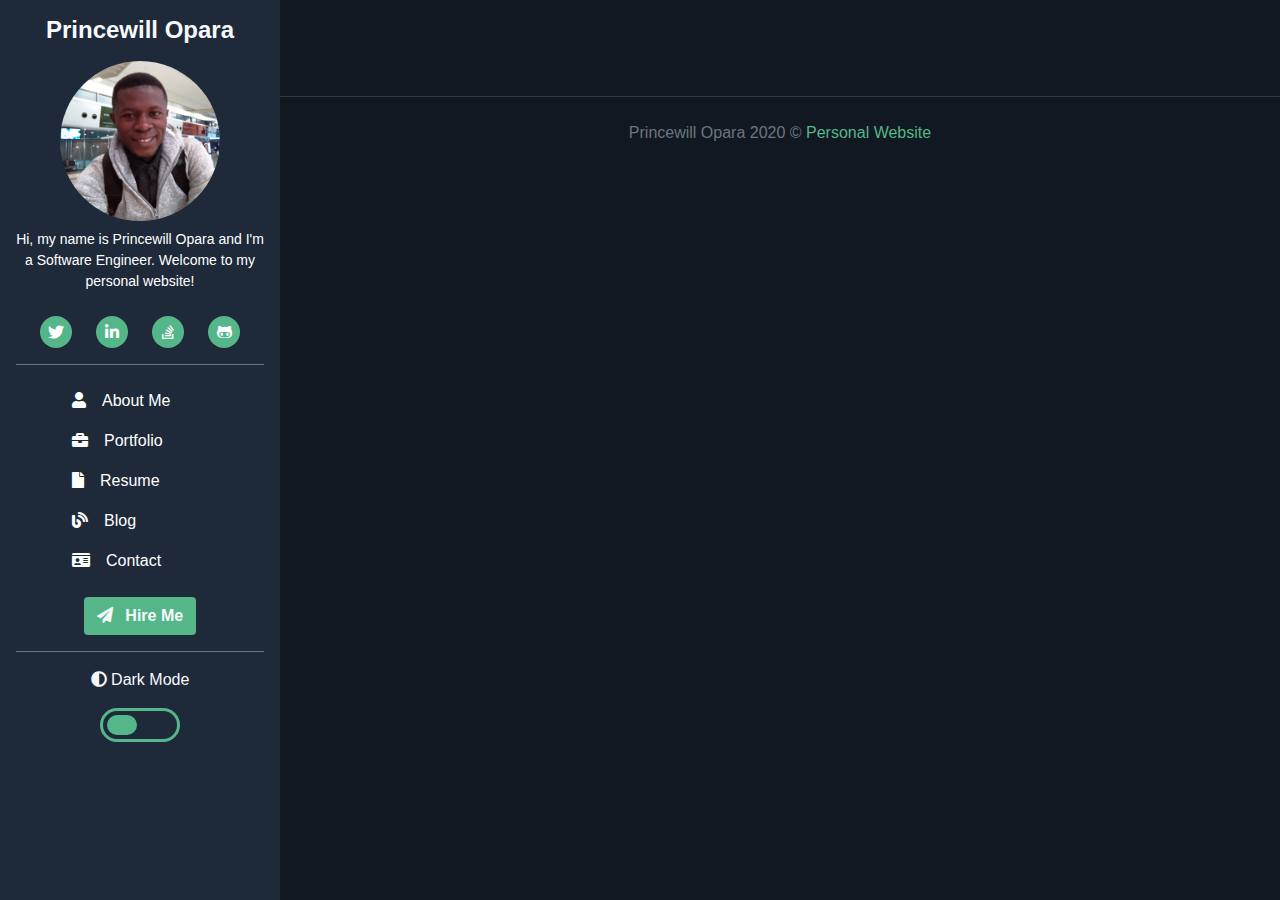
==== blog.html @ 2ef092de "more pages added" ====
<!DOCTYPE html>
<html lang="en">
<head>
  <meta charset="UTF-8">
  <meta name="viewport" content="width=device-width, initial-scale=1.0">
  <title>Princewill | Blog</title>
  <!-- Bootstrap Styles -->
  <link rel="stylesheet" href="styles/bootstrap-css/bootstrap.css">
  <!-- FontAwesome Assets -->
  <link rel="stylesheet" href="assets/css/all.css">
  <!-- My custom stylesheet -->
  <link rel="stylesheet" href="styles/main.css">
  <link rel="stylesheet" href="styles/portfolio.css">
</head>
<body class="dark-mode-body">
  <header class="dark-mode-side py-3 px-3 scroller">
    <div class="head">
      <div class="d-block d-lg-none position-absolute col-md-2">
        <button class="nav-toggle menu-btn border border-light"><i class="fas fa-bars"></i></button>
      </div>      
      <div>
        <h4 class="text-center font-weight-bold">
          <a class="text-light" href="index.html">Princewill Opara</a>
        </h4>
      </div>      
    </div>
    <div class="header-wrapper d-none d-lg-block">
      <div class="image-wrapper d-flex justify-content-center">
        <div class="image my-2">
          <img src="images/profile1.jpg" alt="Profile Image">
        </div>
      </div>    
      <div class="info">
        <p class="text-center bio-para">Hi, my name is Princewill Opara and I'm a Software Engineer. Welcome to my personal website!</p>
      </div>
      <div class="icons dark px-4 mt-4 d-flex justify-content-between">
        <a class="twitter rounded-circle" href=""><i class="fab fa-twitter"></i></a>
        <a class="linkedin rounded-circle" href=""><i class="fab fa-linkedin-in"></i></a>
        <a class="facebook rounded-circle" href=""><i class="fab fa-stack-overflow"></i></a>
        <a class="github rounded-circle" href=""><i class="fab fa-github-alt"></i></a>
      </div>
      <hr class="border-secondary"/>
      <div class="side-nav">
        <ul>
          <li><a class="nav-link" href="index.html"><i class="fas fa-user mr-3"></i>About Me</a></li>
          <li><a class="nav-link" href="portfolio.html"><i class="fas fa-briefcase mr-3"></i>Portfolio</a></li>
          <li><a class="nav-link" href="resume.html"><i class="fas fa-file mr-3"></i>Resume</a></li>
          <li><a class="nav-link" href="blog.html"><i class="fas fa-blog mr-3"></i>Blog</a></li>
          <li><a class="nav-link" href="contact.html"><i class="fas fa-id-card mr-3"></i>Contact</a></li>
        </ul>
      </div>
      <div class="hire-btn d-flex justify-content-center">
        <button class="btn text-light">
          <i class="fas fa-paper-plane mr-2"></i> Hire Me
        </button>
      </div>
      <hr class="border-secondary"/>
      <div class="dark-mode-wrapper">
        <p class="text-light text-center"><i class="fas fa-adjust"></i> Dark Mode</p>
        <div class="mode-btn d-flex justify-content-center mb-5">
          <div class="dark-mode-btn d-flex justify-content-start">
            <div class="m-1 dark-mode-toggle"></div>
          </div>
        </div>
      </div>
    </div>    
  </header>
  <div class="main-wrapper">
    <section class="p-3 p-lg-5 border-bottom border-dark">
      <div class="container">
        <div class="col-12">
          
        </div>
      </div>
    </section>
    <footer>
      <p class="text-center mt-4 text-secondary">Princewill Opara 2020 &copy <span class="footer-span">Personal Website</span></p>
    </footer>
  </div>  
  <script src="js/third-party-cdn.js"></script>
  <script src="js/main.js"></script>
</body>
</html>
---- styles/main.css ----
*, ::before, ::after {
  box-sizing: border-box;
}
.menu-btn {
  font-size: 1.5rem;
  background: none;
  color: white;
}
.normal-mode-body {
  background: white;
  color: rgb(41, 40, 40);
}
.normal-mode-side {
  background: #54B689;
  color: white;
}
.dark-mode-body {
  background: #111821;
  color: white;
}
.dark-mode-side {
  background: #1e2a3a;
  color: white;
}
header {
  position: fixed;
  width: 280px;
  height: 100%;
  overflow-y: auto;
  scrollbar-width: thin;
  z-index: 999;
}
.about-header {
  font-size: 3rem;
}
.main-wrapper {
  margin-left: 280px;
  margin-right: 0;
  overflow-x: hidden;
}

.image {
  width: 160px;
  height: 160px;
  border-radius: 50%;
  overflow: hidden;
}
.image img {
  width: 100%;
}
.bio-para {
  font-size: 0.875rem;
}
.side-nav ul {
  list-style-type: none;
}
.icons a {
  width: 32px;
  height: 32px;
  text-align: center;
  padding-top: 5px;
}
.icons.dark a {
  background: #54B689;
  color: #fff;  
}
.icons.normal a {
  background: #fff;
  color: #54B689;
}
.side-nav a {
  color: #fff;
}
.side-nav a:hover {
  color: #54B689;
}
.hire-btn button {
  background: #54B689;
}
.dark-mode-btn {
  width: 80px;
  border: 3px solid #54B689;
  border-radius: 20px;
  cursor: pointer;
}
.dark-mode-btn > div {
  width: 30px;
  height: 20px;
  border: 1px solid transparent;
  border-radius: 20px;
  background: #54B689;
  color: #54B689;
  cursor: pointer;
  transition: all 0.2s ease-in-out;
}
.about-desc,
.work-expi,
 .about-sub-header,
 .skill-desc,
 .project-desc,
 .blog-desc {
  color: rgba(255, 255, 255, 0.7);
}
.about-desc, .work-expi {
  line-height: 1.5;
}
.about-desc a,
.work-expi a,
.blog-link a.card-link {
  color: #54B689;
}
.portfolio-btn,
.blog-btn,
.blog-btn:hover,
.portfolio-btn:hover,
.resume-btn, .resume-btn:hover {
  color: #fff;
  font-weight: 600;
}
.portfolio-btn, .blog-btn {
  background: #54B689;
}
.resume-btn {
  background: #1e2a3a;
}
.resume-btn:hover {
  background: #1e2a3ace;
}
.portfolio-btn:hover,
.blog-btn:hover {
  background: #54b688ce;
}
.about-image {
  max-height: 320px;
  overflow: hidden;
}
.about-image img {
  -webkit-filter: grayscale(100%); /* Safari 6.0 - 9.0 */
  filter: grayscale(100%);
  max-width: 400px;
}
.skill-icon {
  font-size: 2rem;
}
.work-header {
  border-left: 5px solid #54B689;
}
.testi-img img {
  max-width: 60px;
  border-radius: 50%;
  margin-right: 20px;
}
.testimonial-desc > div > div {
  position: relative;
  padding: 1.5rem;
  padding-left: 3rem;
  background: #1e2a3a;
}
.testimonial-desc > div > div::after {
  content: "";
  position: absolute;
  top: 0;
  left: 0;
  width: 0;
  height: 0;
  border: 20px solid;
  border-color: #54B689 transparent transparent #54B689;
}
.testi-text p {
  font-size: 16px;
}
.testi-name p {
  font-size: 0.8125rem;
}
.quote-icon {
 top: 0;
 left: 0;
 z-index: 22;
 font-size: 12px;
 padding: 2px 4px;
}
.project-card, .blog-post {
  background: #1e2a3a;
  height: 100%;
}
.project-header, .card-tittle {
  font-size: 1.125rem;
}
.project-img-holder {
  max-height: 200px;
  overflow: hidden;
}
.project-card {
  height: 100%;
}
.project-img-holder img {
  vertical-align: middle;
  width: 100%;
}
.project-desc, .blog-desc {
  font-size: 0.875rem;
}
.footer-span {
  color: #54B689;
}

@media screen and (min-width: 992px) {
  .about-image img {
    max-width: 250px;
  }
}

@media screen and (min-width: 1200px) {
  .about-image img {
    max-width: 400px;
  }
}

@media screen and (max-width: 990px) {
  .main-wrapper {
    margin-left: 0;
  }
  header {
    position: relative;
    overflow-x: hidden;
    width: 100%;
    height: auto;
  }
}

@media screen and (max-width: 486px) {
  .about-image img {
    max-width: 100%;
  }
  .about-header {
    font-size: 2rem;
  }
  .projects-wrapper {
    margin-left: 0 !important;
    margin-right: 0 !important;
  }
  .feature-project {
    padding: 0 !important;
    margin: 0 !important;
  }
}
---- styles/portfolio.css ----
.portfolio-intro {
  max-width: 820px;
  margin: 0 auto;
}
.portfolio-intro p {
  color: rgba(255,255,255,0.7);
}
.portfolio-intro h2 {
  font-size: 2rem;
  font-weight: bold;
}
.hire-btn button {
  background: #54B689;
  font-weight: 600;
}
.hire-btn button:hover{
  background: #54b688ce;
}
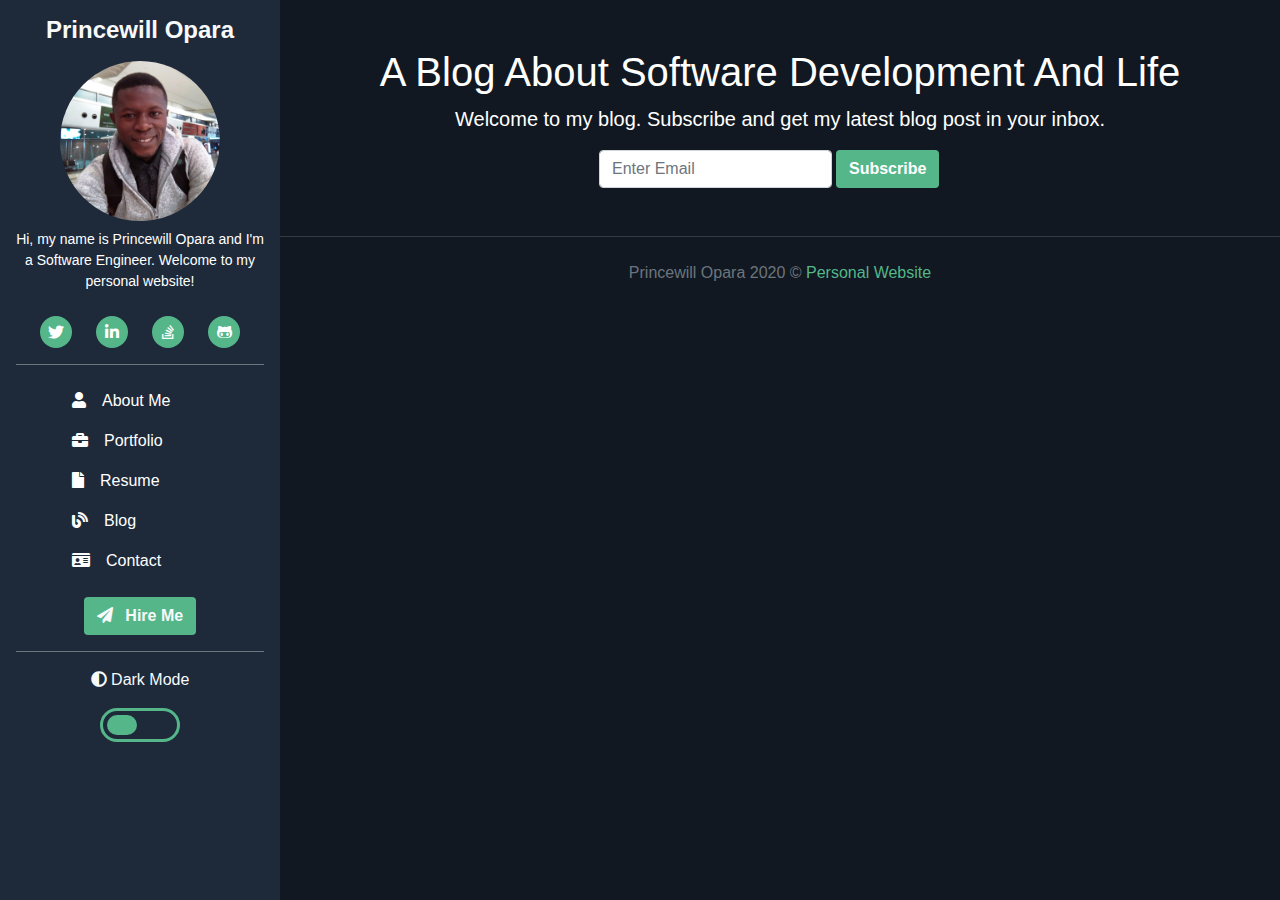
==== commit cb610abc: "ok" ====
--- a/blog.html
+++ b/blog.html
@@ -68,8 +68,17 @@
   <div class="main-wrapper">
     <section class="p-3 p-lg-5 border-bottom border-dark">
       <div class="container">
-        <div class="col-12">
-          
+        <h1 class="text-center">A Blog About Software Development And Life</h1>
+        <p class="lead text-center">Welcome to my blog. Subscribe and get my latest blog post in your inbox.</p>
+        <div class="col-12 d-flex justify-content-center">
+          <div class="sub-form col-12 col-md-6">
+            <form class="form-inline" action="#">
+              <div class="form-group col-12">
+                <input class="form-control mr-1" type="text" placeholder="Enter Email">
+                <button class="btn sub-btn" type="submit">Subscribe</button>
+              </div>
+            </form>
+          </div>
         </div>
       </div>
     </section>
--- a/styles/main.css
+++ b/styles/main.css
@@ -117,7 +117,16 @@
   color: #fff;
   font-weight: 600;
 }
-.portfolio-btn, .blog-btn {
+.green-btn, .sub-btn {
+  color: #fff;
+  background: #54B689;
+  font-weight: 600;
+}
+.green-btn:hover {
+  background: #54b688ce;
+  color: #fff;
+}
+.portfolio-btn, .blog-btn{
   background: #54B689;
 }
 .resume-btn {
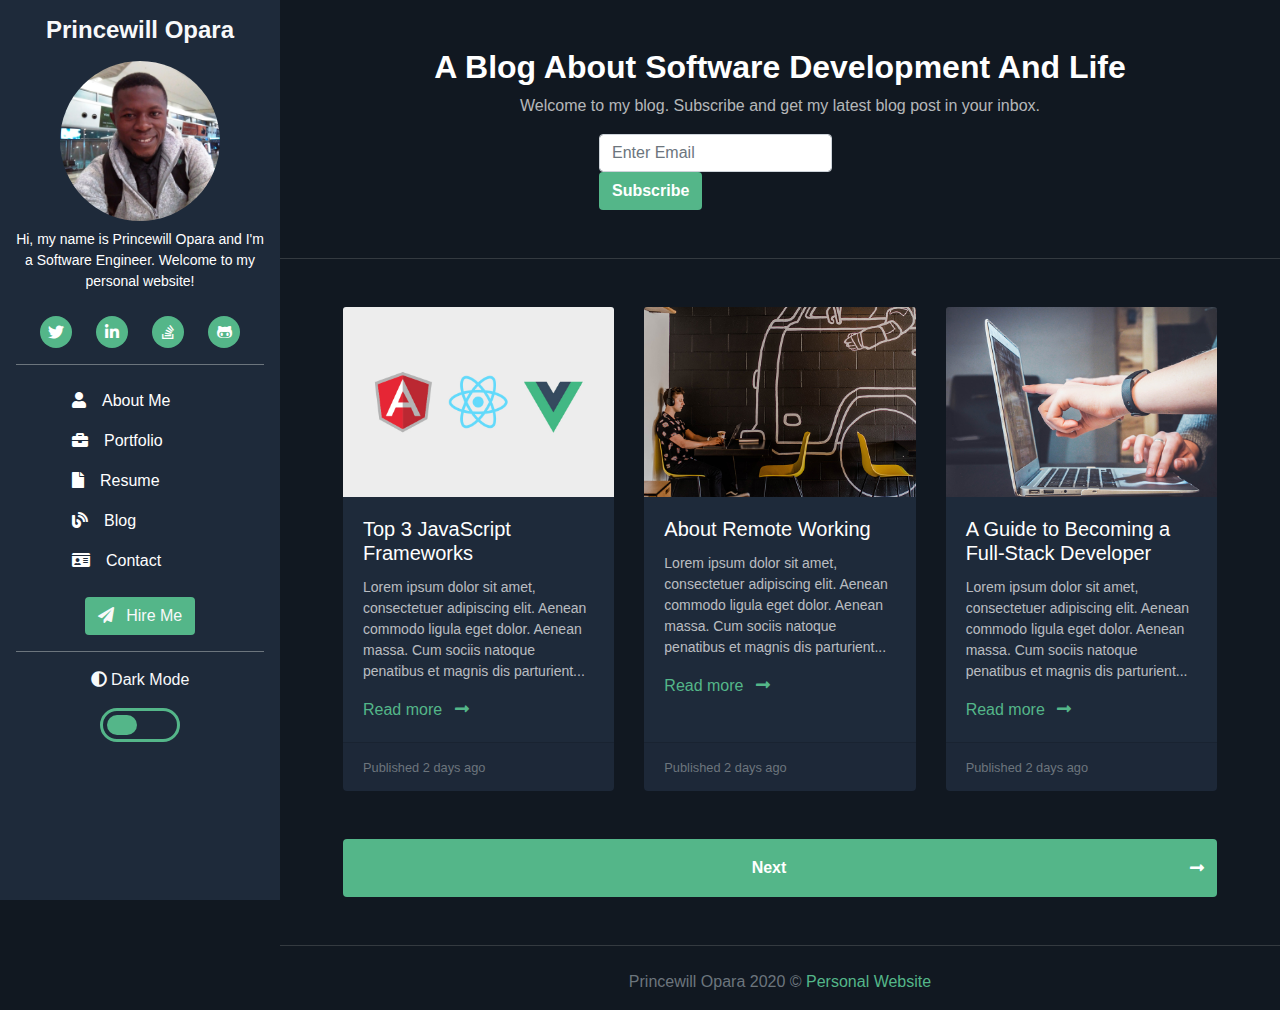
==== commit 9d199137: "blog in progress" ====
--- a/blog.html
+++ b/blog.html
@@ -10,7 +10,7 @@
   <link rel="stylesheet" href="assets/css/all.css">
   <!-- My custom stylesheet -->
   <link rel="stylesheet" href="styles/main.css">
-  <link rel="stylesheet" href="styles/portfolio.css">
+  <link rel="stylesheet" href="styles/blog.css">
 </head>
 <body class="dark-mode-body">
   <header class="dark-mode-side py-3 px-3 scroller">
@@ -68,11 +68,11 @@
   <div class="main-wrapper">
     <section class="p-3 p-lg-5 border-bottom border-dark">
       <div class="container">
-        <h1 class="text-center">A Blog About Software Development And Life</h1>
-        <p class="lead text-center">Welcome to my blog. Subscribe and get my latest blog post in your inbox.</p>
+        <h2 class="text-center font-weight-bold">A Blog About Software Development And Life</h2>
+        <p class="text-center blog-intro">Welcome to my blog. Subscribe and get my latest blog post in your inbox.</p>
         <div class="col-12 d-flex justify-content-center">
           <div class="sub-form col-12 col-md-6">
-            <form class="form-inline" action="#">
+            <form class="form-inline justify-content-center" action="#">
               <div class="form-group col-12">
                 <input class="form-control mr-1" type="text" placeholder="Enter Email">
                 <button class="btn sub-btn" type="submit">Subscribe</button>
@@ -80,6 +80,69 @@
             </form>
           </div>
         </div>
+      </div>
+    </section>
+    <section class="p-3 p-lg-5 border-bottom border-dark">      
+      <div class="container">        
+        <div class="row">
+          <div class="each-blog-post col-12 col-md-4 mb-5">
+            <div class="card border-0 blog-post">
+              <div class="card-img-holder">
+                <img class="card-img-top" src="images/blog-post-thumb-card-1.jpg" alt="blog bannar">
+              </div>
+              <div class="card-body blog-link">
+                <h5 class="card-title">Top 3 JavaScript Frameworks</h5>
+                <p class="card-text blog-desc">
+                  Lorem ipsum dolor sit amet, consectetuer adipiscing elit. Aenean commodo ligula eget dolor.
+                  Aenean massa. Cum sociis natoque penatibus et magnis dis parturient...
+                </p>
+                <a href="" class="card-link">Read more <i class="fas fa-long-arrow-alt-right ml-2"></i></a>              
+              </div>
+              <div class="card-footer">
+                <small class="text-muted">Published 2 days ago</small>
+              </div>
+            </div>
+          </div>
+          <div class="each-blog-post col-12 col-md-4 mb-5">
+            <div class="card border-0 blog-post">
+              <div class="card-img-holder">
+                <img class="card-img-top" src="images/blog-post-thumb-card-2.jpg" alt="blog bannar">
+              </div>
+              <div class="card-body blog-link">
+                <h5 class="card-title">About Remote Working</h5>
+                <p class="card-text blog-desc">
+                  Lorem ipsum dolor sit amet, consectetuer adipiscing elit. Aenean commodo ligula eget dolor.
+                  Aenean massa. Cum sociis natoque penatibus et magnis dis parturient...
+                </p>
+                <a href="" class="card-link">Read more <i class="fas fa-long-arrow-alt-right ml-2"></i></a>              
+              </div>
+              <div class="card-footer">
+                <small class="text-muted">Published 2 days ago</small>
+              </div>
+            </div>
+          </div>
+          <div class="each-blog-post col-12 col-md-4 mb-5">
+            <div class="card border-0 blog-post">
+              <div class="card-img-holder">
+                <img class="card-img-top" src="images/blog-post-thumb-card-3.jpg" alt="blog bannar">
+              </div>
+              <div class="card-body blog-link">
+                <h5 class="card-title">A Guide to Becoming a Full-Stack Developer</h5>
+                <p class="card-text blog-desc">
+                  Lorem ipsum dolor sit amet, consectetuer adipiscing elit. Aenean commodo ligula eget dolor.
+                  Aenean massa. Cum sociis natoque penatibus et magnis dis parturient...
+                </p>
+                <a href="" class="card-link">Read more <i class="fas fa-long-arrow-alt-right ml-2"></i></a>              
+              </div>
+              <div class="card-footer">
+                <small class="text-muted">Published 2 days ago</small>
+              </div>
+            </div>
+          </div>
+        </div>
+        <button class="btn blog-btn col-12 py-3">
+          Next <i class="fas fa-long-arrow-alt-right ml-2 float-right mt-1"></i>
+        </button>
       </div>
     </section>
     <footer>
--- a/styles/main.css
+++ b/styles/main.css
@@ -98,7 +98,8 @@
  .about-sub-header,
  .skill-desc,
  .project-desc,
- .blog-desc {
+ .blog-desc,
+ .blog-intro {
   color: rgba(255, 255, 255, 0.7);
 }
 .about-desc, .work-expi {
--- a/styles/blog.css
+++ b/styles/blog.css
@@ -0,0 +1,5 @@
+.search-blog-input,
+.form-control,
+.form-inline {
+  width: 360px;
+}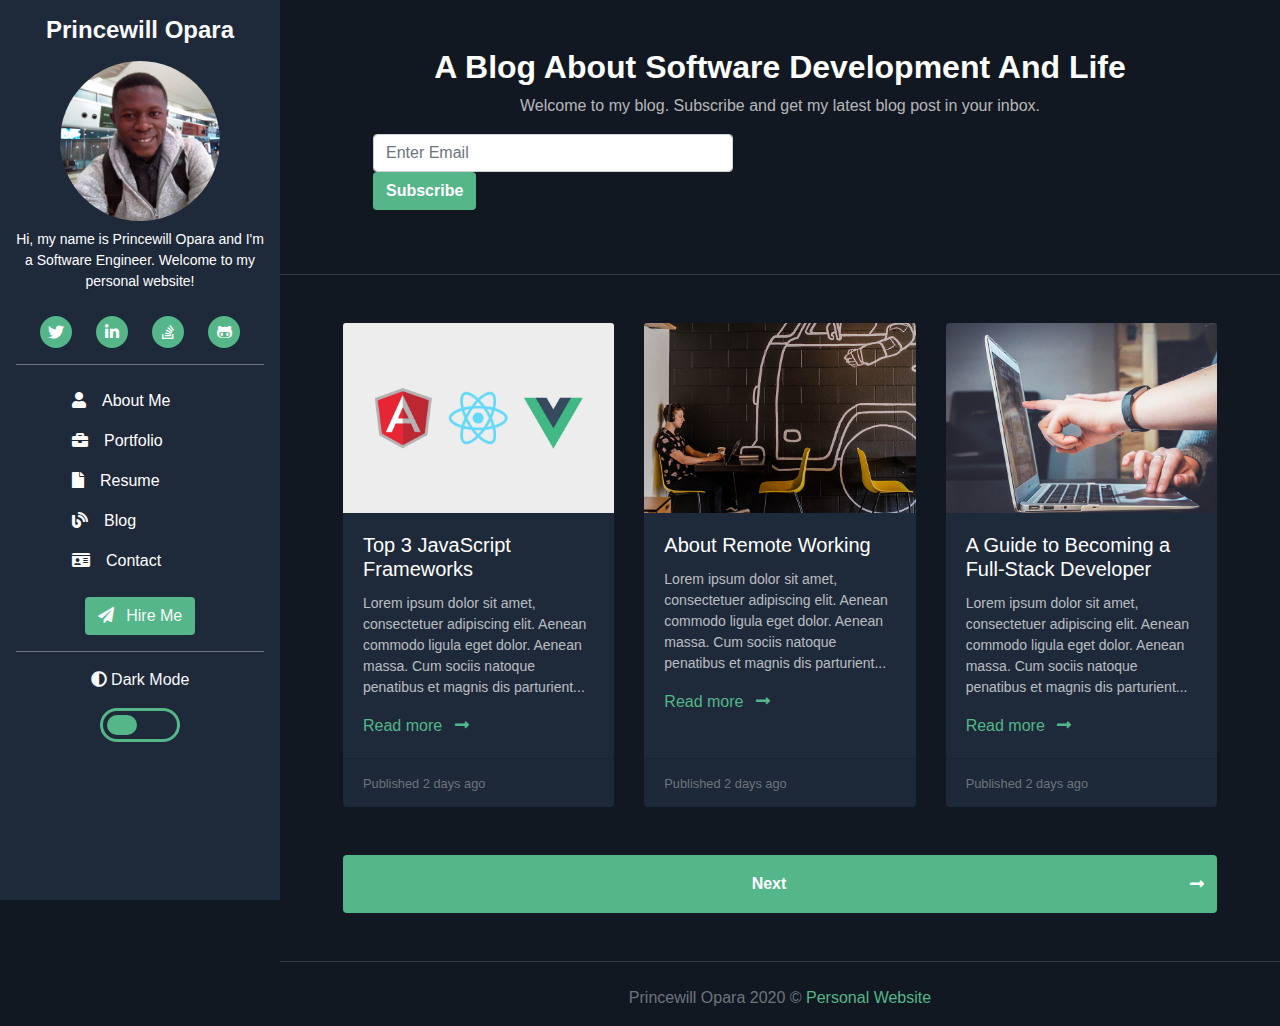
==== commit b51d91cd: "all good" ====
--- a/blog.html
+++ b/blog.html
@@ -70,16 +70,12 @@
       <div class="container">
         <h2 class="text-center font-weight-bold">A Blog About Software Development And Life</h2>
         <p class="text-center blog-intro">Welcome to my blog. Subscribe and get my latest blog post in your inbox.</p>
-        <div class="col-12 d-flex justify-content-center">
-          <div class="sub-form col-12 col-md-6">
-            <form class="form-inline justify-content-center" action="#">
-              <div class="form-group col-12">
-                <input class="form-control mr-1" type="text" placeholder="Enter Email">
-                <button class="btn sub-btn" type="submit">Subscribe</button>
-              </div>
-            </form>
+        <form class="col-12 justify-content-center" action="#">
+          <div class="form-group col-12">
+            <input class="form-control col-8 mr-1" type="text" placeholder="Enter Email">
+            <button class="btn sub-btn" type="submit">Subscribe</button>
           </div>
-        </div>
+        </form>
       </div>
     </section>
     <section class="p-3 p-lg-5 border-bottom border-dark">      
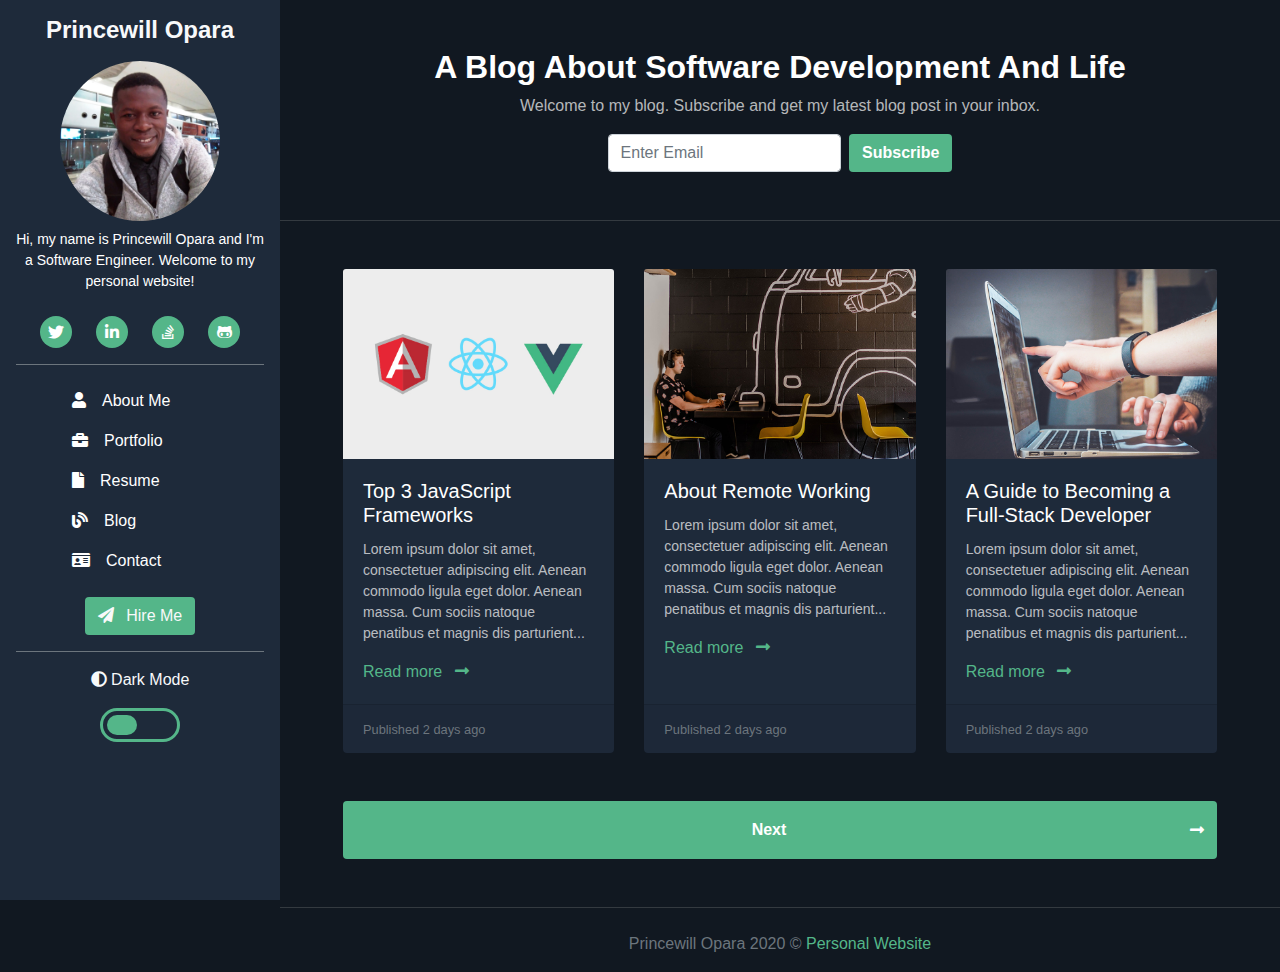
==== commit cc6ef60a: "ok" ====
--- a/blog.html
+++ b/blog.html
@@ -70,16 +70,16 @@
       <div class="container">
         <h2 class="text-center font-weight-bold">A Blog About Software Development And Life</h2>
         <p class="text-center blog-intro">Welcome to my blog. Subscribe and get my latest blog post in your inbox.</p>
-        <form class="col-12 justify-content-center" action="#">
-          <div class="form-group col-12">
-            <input class="form-control col-8 mr-1" type="text" placeholder="Enter Email">
+        <form class="form-inline justify-content-center w-auto" action="#">
+          <div>
+            <input class="form-sub-email form-control mr-1" type="text" placeholder="Enter Email">
             <button class="btn sub-btn" type="submit">Subscribe</button>
           </div>
         </form>
       </div>
     </section>
     <section class="p-3 p-lg-5 border-bottom border-dark">      
-      <div class="container">        
+      <div class="container">
         <div class="row">
           <div class="each-blog-post col-12 col-md-4 mb-5">
             <div class="card border-0 blog-post">
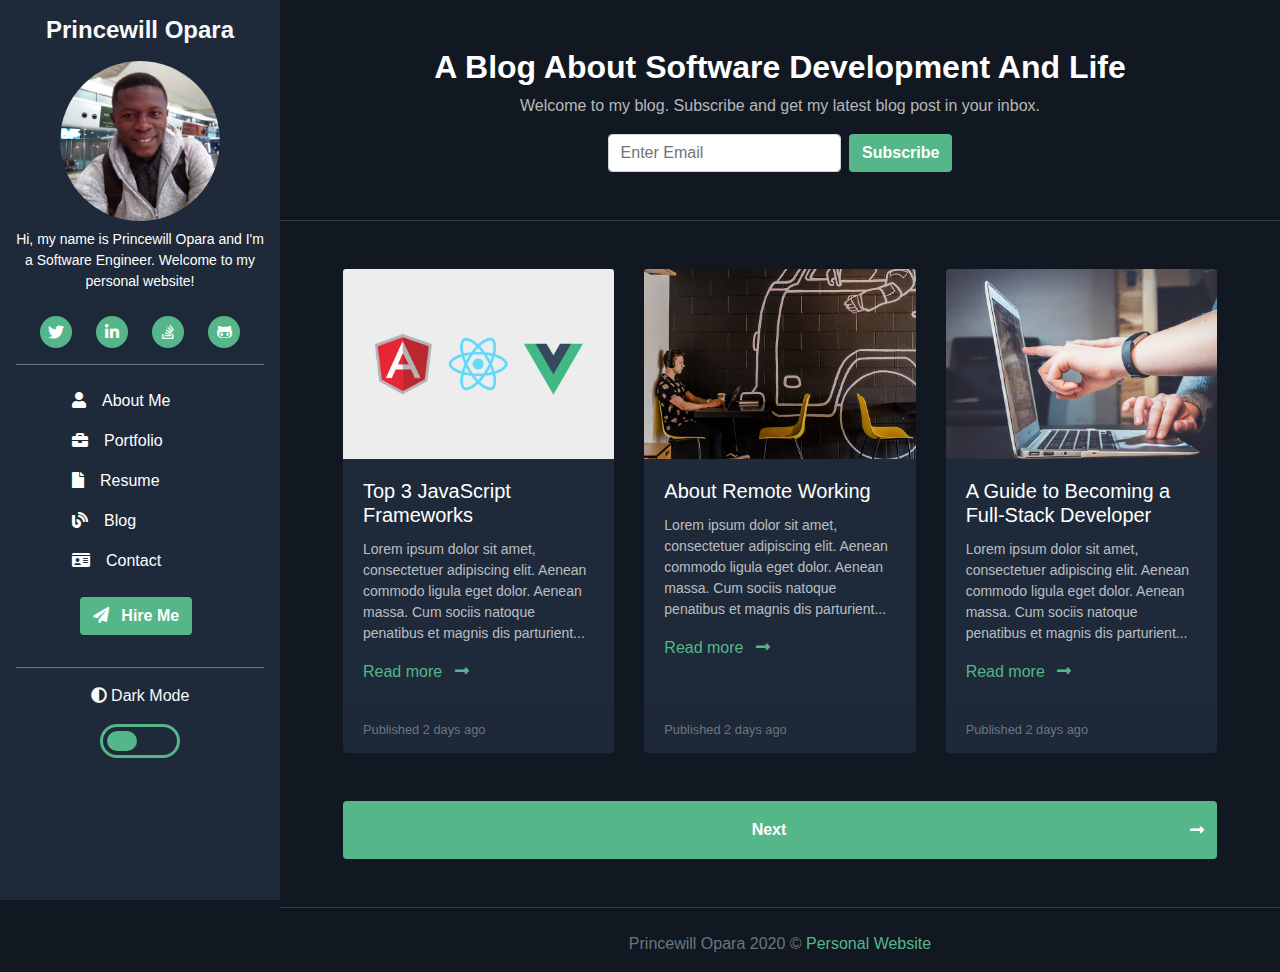
==== commit 73233ddf: "important update" ====
--- a/blog.html
+++ b/blog.html
@@ -34,10 +34,10 @@
         <p class="text-center bio-para">Hi, my name is Princewill Opara and I'm a Software Engineer. Welcome to my personal website!</p>
       </div>
       <div class="icons dark px-4 mt-4 d-flex justify-content-between">
-        <a class="twitter rounded-circle" href=""><i class="fab fa-twitter"></i></a>
-        <a class="linkedin rounded-circle" href=""><i class="fab fa-linkedin-in"></i></a>
-        <a class="facebook rounded-circle" href=""><i class="fab fa-stack-overflow"></i></a>
-        <a class="github rounded-circle" href=""><i class="fab fa-github-alt"></i></a>
+        <a class="twitter rounded-circle" href="https://twitter.com/Princewill_CO"><i class="fab fa-twitter"></i></a>
+        <a class="linkedin rounded-circle" href="https://www.linkedin.com/in/opara-princewill-chimezie-2b681095/"><i class="fab fa-linkedin-in"></i></a>
+        <a class="facebook rounded-circle" href="https://stackoverflow.com/users/8245048/princewill"><i class="fab fa-stack-overflow"></i></a>
+        <a class="github rounded-circle" href="https://github.com/doncity-tech"><i class="fab fa-github-alt"></i></a>
       </div>
       <hr class="border-secondary"/>
       <div class="side-nav">
@@ -50,9 +50,9 @@
         </ul>
       </div>
       <div class="hire-btn d-flex justify-content-center">
-        <button class="btn text-light">
+        <a href="/contact.html" class="portfolio-btn btn mb-3 mr-2">
           <i class="fas fa-paper-plane mr-2"></i> Hire Me
-        </button>
+        </a>
       </div>
       <hr class="border-secondary"/>
       <div class="dark-mode-wrapper">
--- a/styles/blog.css
+++ b/styles/blog.css
@@ -2,4 +2,9 @@
 .form-control,
 .form-inline {
   width: 360px;
+}
+
+.sub-btn:hover {
+  color: white;
+  background: #54b688ce;
 }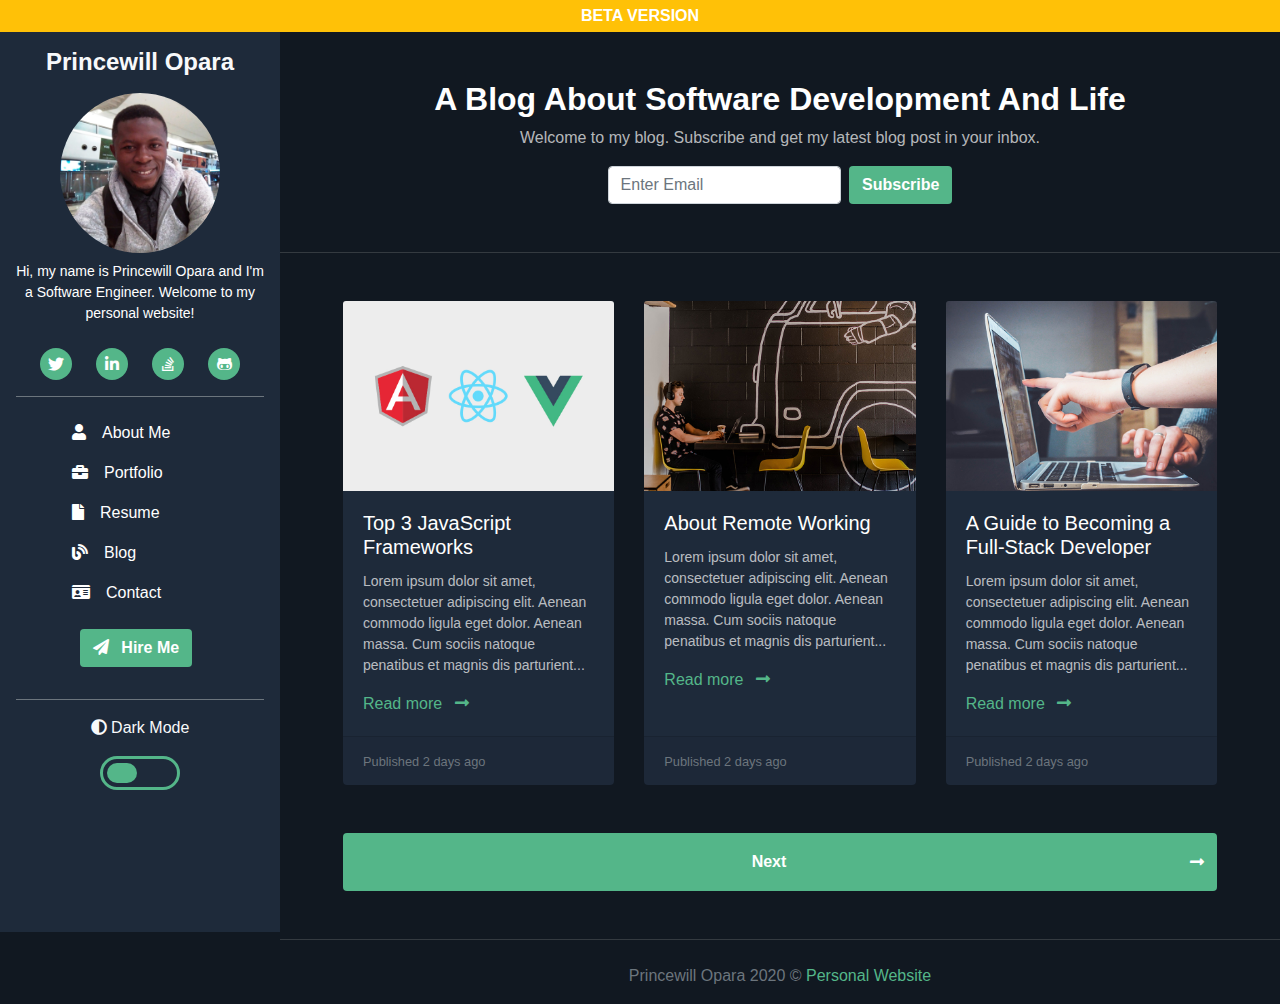
==== commit 08ea1055: "New update: added beta flag" ====
--- a/blog.html
+++ b/blog.html
@@ -13,6 +13,7 @@
   <link rel="stylesheet" href="styles/blog.css">
 </head>
 <body class="dark-mode-body">
+  <div class="beta-v text-center bg-warning"><p class="mb-0 py-1 font-weight-bold ">BETA VERSION</p></div>
   <header class="dark-mode-side py-3 px-3 scroller">
     <div class="head">
       <div class="d-block d-lg-none position-absolute col-md-2">
--- a/styles/main.css
+++ b/styles/main.css
@@ -1,5 +1,11 @@
 *, ::before, ::after {
   box-sizing: border-box;
+}
+.beta-v {
+  position: sticky;
+  top: 0;
+  box-sizing: border-box;
+  z-index: 9999;
 }
 .menu-btn {
   font-size: 1.5rem;
@@ -30,6 +36,7 @@
   scrollbar-width: thin;
   z-index: 999;
 }
+
 .about-header {
   font-size: 3rem;
 }
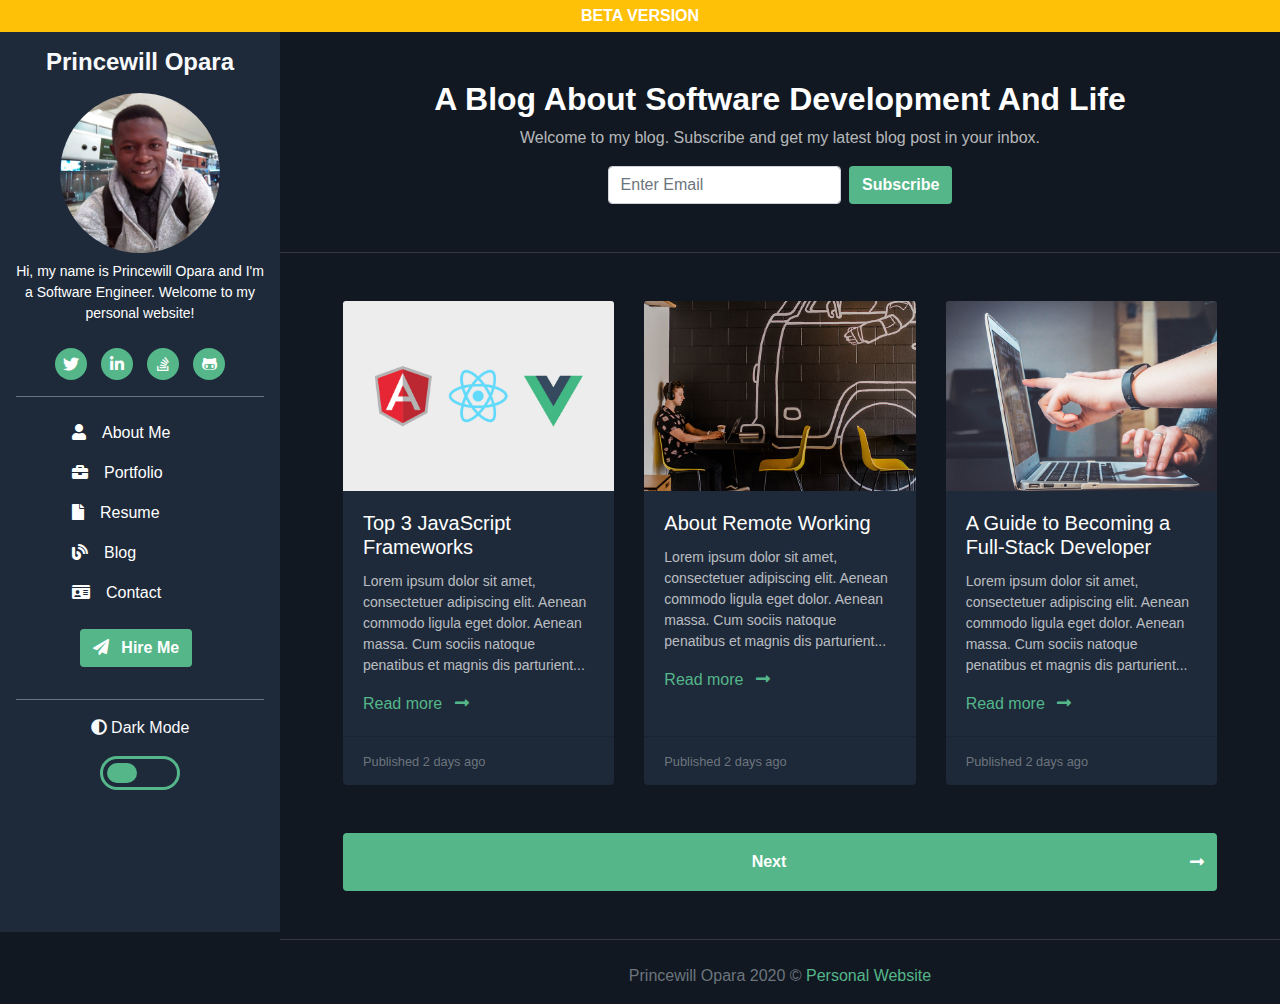
==== commit d05e6012: "new update" ====
--- a/blog.html
+++ b/blog.html
@@ -34,11 +34,13 @@
       <div class="info">
         <p class="text-center bio-para">Hi, my name is Princewill Opara and I'm a Software Engineer. Welcome to my personal website!</p>
       </div>
-      <div class="icons dark px-4 mt-4 d-flex justify-content-between">
-        <a class="twitter rounded-circle" href="https://twitter.com/Princewill_CO"><i class="fab fa-twitter"></i></a>
-        <a class="linkedin rounded-circle" href="https://www.linkedin.com/in/opara-princewill-chimezie-2b681095/"><i class="fab fa-linkedin-in"></i></a>
-        <a class="facebook rounded-circle" href="https://stackoverflow.com/users/8245048/princewill"><i class="fab fa-stack-overflow"></i></a>
-        <a class="github rounded-circle" href="https://github.com/doncity-tech"><i class="fab fa-github-alt"></i></a>
+      <div class="icons dark px-4 mt-4 d-flex justify-content-center">
+        <div class="d-flex justify-content-between col-12 col-md-4 col-lg-12">
+          <a class="twitter rounded-circle" href="https://twitter.com/Princewill_CO"><i class="fab fa-twitter"></i></a>
+          <a class="linkedin rounded-circle" href="https://www.linkedin.com/in/opara-princewill-chimezie-2b681095/"><i class="fab fa-linkedin-in"></i></a>
+          <a class="facebook rounded-circle" href="https://stackoverflow.com/users/8245048/princewill"><i class="fab fa-stack-overflow"></i></a>
+          <a class="github rounded-circle" href="https://github.com/doncity-tech"><i class="fab fa-github-alt"></i></a>
+        </div>
       </div>
       <hr class="border-secondary"/>
       <div class="side-nav">
@@ -73,8 +75,8 @@
         <p class="text-center blog-intro">Welcome to my blog. Subscribe and get my latest blog post in your inbox.</p>
         <form class="form-inline justify-content-center w-auto" action="#">
           <div>
-            <input class="form-sub-email form-control mr-1" type="text" placeholder="Enter Email">
-            <button class="btn sub-btn" type="submit">Subscribe</button>
+            <input class="form-sub-email form-control mr-1 mb-2 mb-md-0" type="text" placeholder="Enter Email">
+            <button class="btn sub-btn col-12 col-md-auto" type="submit">Subscribe</button>
           </div>
         </form>
       </div>
--- a/styles/blog.css
+++ b/styles/blog.css
@@ -1,8 +1,8 @@
-.search-blog-input,
+/* .search-blog-input,
 .form-control,
 .form-inline {
   width: 360px;
-}
+} */
 
 .sub-btn:hover {
   color: white;
